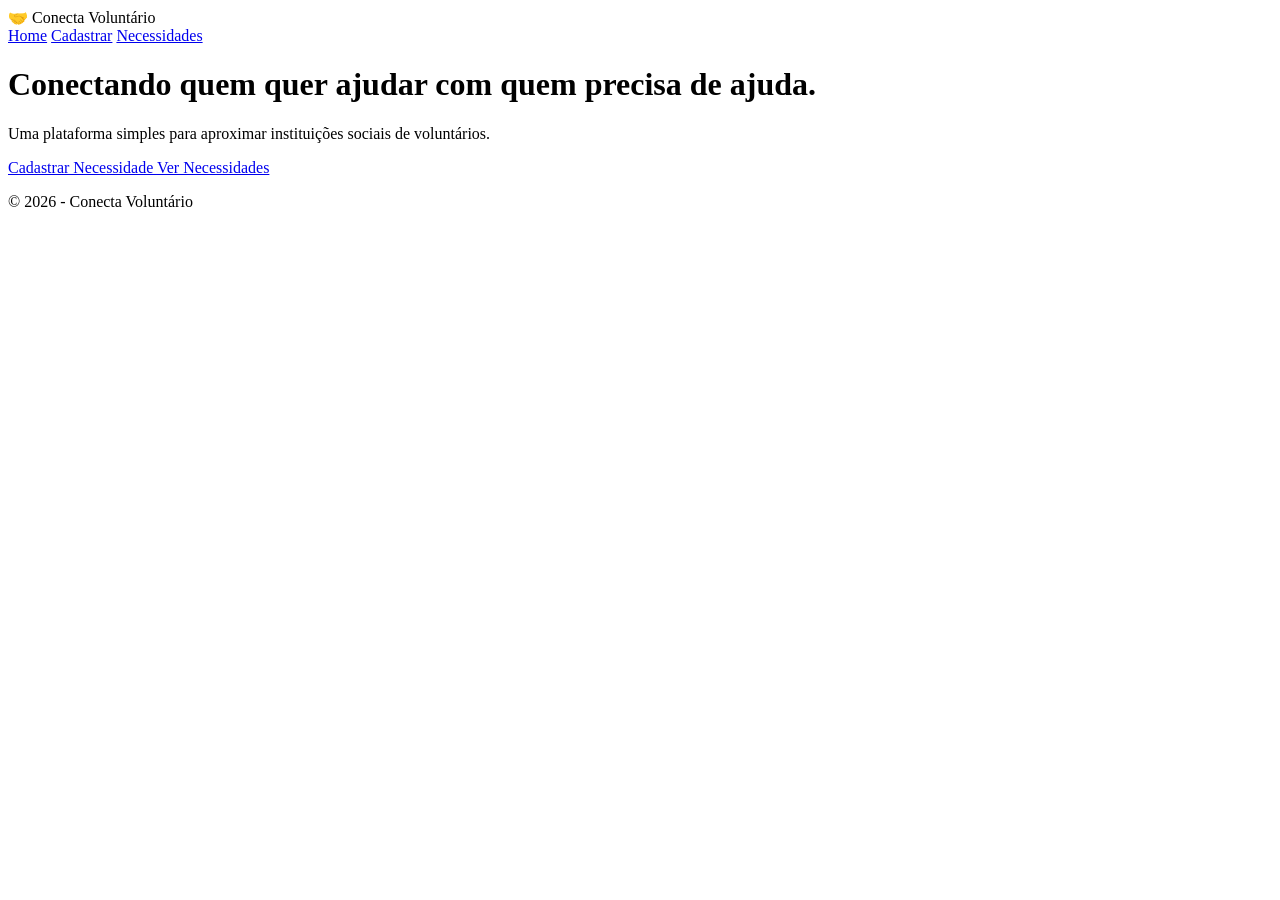
==== index.html @ f5017377 "feat: adiciona página inicial da plataforma" ====
<!DOCTYPE html>
<html lang="pt-BR">

<head>

    <meta charset="UTF-8">
    <meta name="viewport" content="width=device-width, initial-scale=1.0">

    <title>Conecta Voluntário</title>

    <link rel="stylesheet" href="css/style.css">

</head>

<body>

    <!-- ===========================
            CABEÇALHO
    ============================ -->

    <header>

        <div class="logo">

            🤝 Conecta Voluntário

        </div>

        <nav>

            <a href="index.html">Home</a>

            <a href="cadastro.html">Cadastrar</a>

            <a href="necessidades.html">Necessidades</a>

        </nav>

    </header>

    <!-- ===========================
            HOME
    ============================ -->

    <main class="hero">

        <h1>
            Conectando quem quer ajudar
            com quem precisa de ajuda.
        </h1>

        <p>

            Uma plataforma simples para aproximar instituições
            sociais de voluntários.

        </p>

        <div class="botoes">

            <a href="cadastro.html" class="btn">

                Cadastrar Necessidade

            </a>

            <a href="necessidades.html" class="btn btn-secundario">

                Ver Necessidades

            </a>

        </div>

    </main>

    <!-- ===========================
            RODAPÉ
    ============================ -->

    <footer>

        <p>

            © 2026 - Conecta Voluntário

        </p>

    </footer>

    <script src="js/main.js"></script>

</body>

</html>
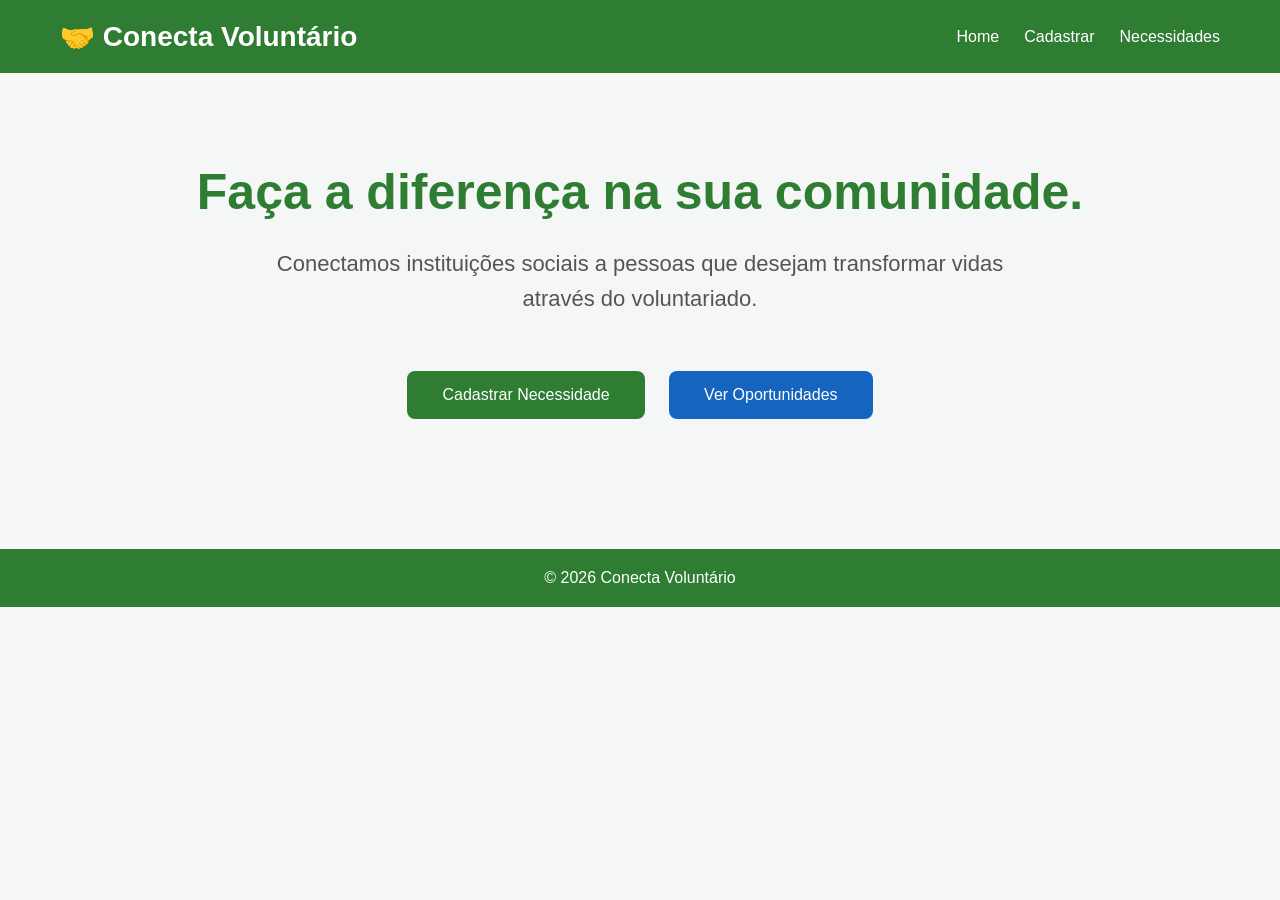
==== commit 98caadf3: "feat: adiciona seção hero da página inicial" ====
--- a/index.html
+++ b/index.html
@@ -2,57 +2,43 @@
 <html lang="pt-BR">
 
 <head>
-
     <meta charset="UTF-8">
     <meta name="viewport" content="width=device-width, initial-scale=1.0">
-
     <title>Conecta Voluntário</title>
 
     <link rel="stylesheet" href="css/style.css">
-
 </head>
 
 <body>
 
-    <!-- ===========================
-            CABEÇALHO
-    ============================ -->
+    <!-- ================= CABEÇALHO ================= -->
 
     <header>
 
         <div class="logo">
-
             🤝 Conecta Voluntário
-
         </div>
 
         <nav>
 
             <a href="index.html">Home</a>
-
             <a href="cadastro.html">Cadastrar</a>
-
             <a href="necessidades.html">Necessidades</a>
 
         </nav>
 
     </header>
 
-    <!-- ===========================
-            HOME
-    ============================ -->
+    <!-- ================= HERO ================= -->
 
-    <main class="hero">
+    <section class="hero">
 
-        <h1>
-            Conectando quem quer ajudar
-            com quem precisa de ajuda.
-        </h1>
+        <h1>Faça a diferença na sua comunidade.</h1>
 
         <p>
 
-            Uma plataforma simples para aproximar instituições
-            sociais de voluntários.
+            Conectamos instituições sociais a pessoas que desejam
+            transformar vidas através do voluntariado.
 
         </p>
 
@@ -66,24 +52,18 @@
 
             <a href="necessidades.html" class="btn btn-secundario">
 
-                Ver Necessidades
+                Ver Oportunidades
 
             </a>
 
         </div>
 
-    </main>
-
-    <!-- ===========================
-            RODAPÉ
-    ============================ -->
+    </section>
 
     <footer>
 
         <p>
-
-            © 2026 - Conecta Voluntário
-
+            © 2026 Conecta Voluntário
         </p>
 
     </footer>
--- a/css/style.css
+++ b/css/style.css
@@ -0,0 +1,279 @@
+/* ==============================
+        RESET
+============================== */
+
+*{
+
+    margin:0;
+    padding:0;
+    box-sizing:border-box;
+    font-family:Arial, Helvetica, sans-serif;
+
+}
+
+/* ==============================
+        BODY
+============================== */
+
+body{
+
+    background:#F4F7F6;
+
+}
+
+/* ==============================
+        HEADER
+============================== */
+
+header{
+
+    background:#2E7D32;
+
+    display:flex;
+
+    justify-content:space-between;
+
+    align-items:center;
+
+    padding:20px 60px;
+
+}
+
+.logo{
+
+    color:white;
+
+    font-size:28px;
+
+    font-weight:bold;
+
+}
+
+nav{
+
+    display:flex;
+
+    gap:25px;
+
+}
+
+nav a{
+
+    color:white;
+
+    text-decoration:none;
+
+    transition:.3s;
+
+}
+
+nav a:hover{
+
+    color:#C8E6C9;
+
+}
+
+/* ==============================
+        HOME
+============================== */
+
+.hero{
+
+    width:90%;
+
+    max-width:1100px;
+
+    margin:70px auto;
+
+    text-align:center;
+
+}
+
+.hero h1{
+
+    color:#2E7D32;
+
+    font-size:42px;
+
+    margin-bottom:20px;
+
+}
+
+.hero p{
+
+    color:#555;
+
+    font-size:20px;
+
+    margin-bottom:40px;
+
+}
+
+/* ==============================
+        BOTÕES
+============================== */
+
+.btn{
+
+    display:inline-block;
+
+    background:#2E7D32;
+
+    color:white;
+
+    text-decoration:none;
+
+    padding:15px 28px;
+
+    border-radius:8px;
+
+    margin:10px;
+
+    transition:.3s;
+
+}
+
+.btn:hover{
+
+    transform:translateY(-3px);
+
+}
+
+.btn-secundario{
+
+    background:#1565C0;
+
+}
+
+/* ==============================
+        FOOTER
+============================== */
+
+footer{
+
+    margin-top:120px;
+
+    background:#2E7D32;
+
+    color:white;
+
+    text-align:center;
+
+    padding:20px;
+
+}
+
+/* ==============================
+        RESPONSIVO
+============================== */
+
+@media(max-width:768px){
+
+header{
+
+    flex-direction:column;
+
+    gap:20px;
+
+}
+
+nav{
+
+    flex-direction:column;
+
+    text-align:center;
+
+}
+
+.hero h1{
+
+    font-size:32px;
+
+}
+
+.hero p{
+
+    font-size:18px;
+
+}
+
+}
+
+/* ==========================================
+            HERO
+========================================== */
+
+.hero{
+
+    width:90%;
+    max-width:1100px;
+
+    margin:90px auto;
+
+    text-align:center;
+
+}
+
+.hero h1{
+
+    font-size:50px;
+
+    color:#2E7D32;
+
+    margin-bottom:25px;
+
+}
+
+.hero p{
+
+    max-width:750px;
+
+    margin:auto;
+
+    font-size:22px;
+
+    color:#555;
+
+    line-height:35px;
+
+}
+
+.botoes{
+
+    margin-top:45px;
+
+}
+
+.btn{
+
+    display:inline-block;
+
+    margin:10px;
+
+    padding:15px 35px;
+
+    border-radius:8px;
+
+    text-decoration:none;
+
+    color:white;
+
+    background:#2E7D32;
+
+    transition:.3s;
+
+}
+
+.btn:hover{
+
+    transform:translateY(-5px);
+
+    box-shadow:0 10px 20px rgba(0,0,0,.2);
+
+}
+
+.btn-secundario{
+
+    background:#1565C0;
+
+}
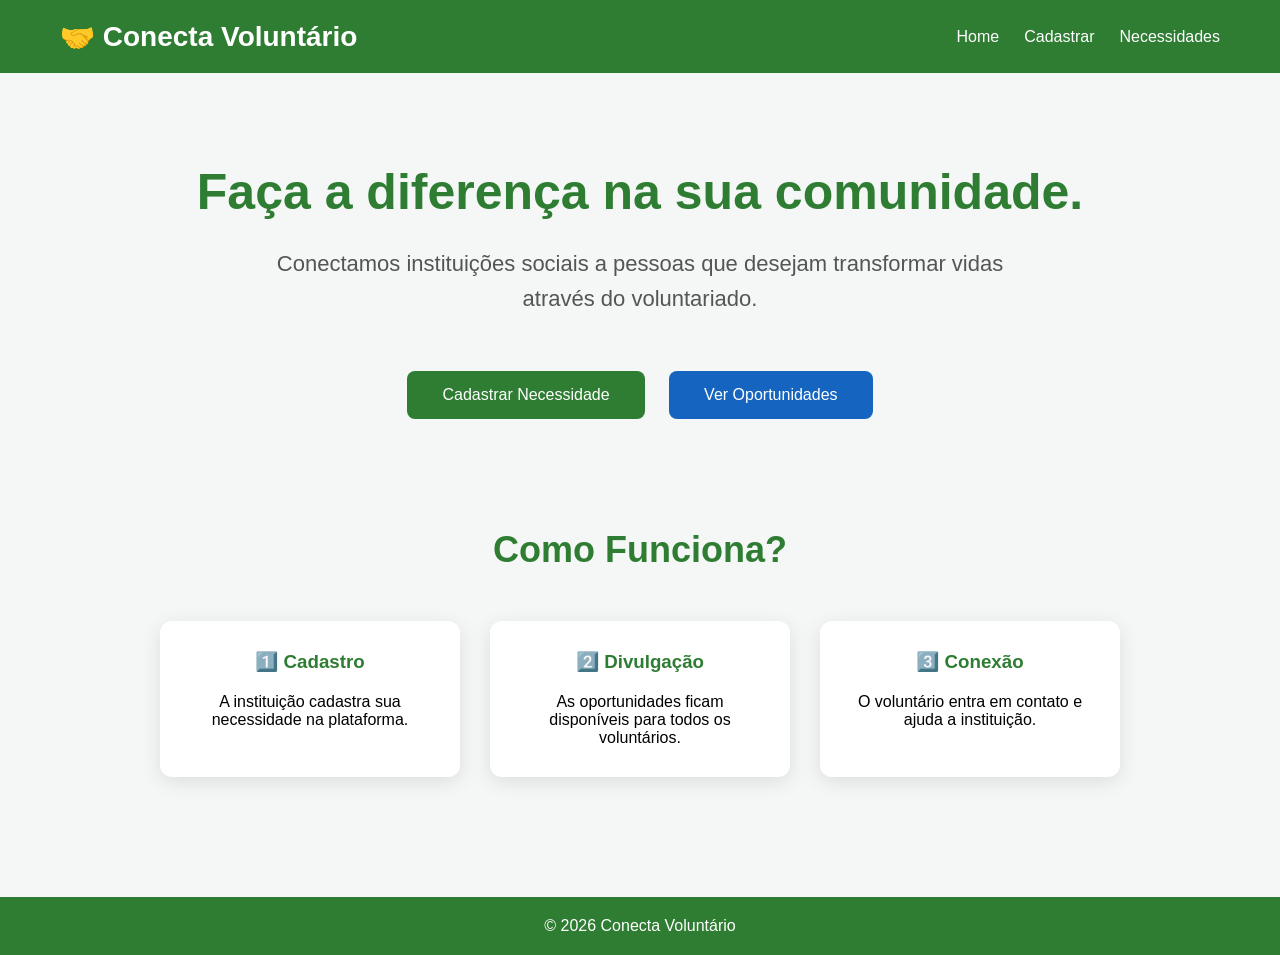
==== commit e5efceff: "feat: implementa seção como funciona" ====
--- a/index.html
+++ b/index.html
@@ -60,6 +60,46 @@
 
     </section>
 
+    <section class="como-funciona">
+
+    <h2>Como Funciona?</h2>
+
+    <div class="passos">
+
+        <div class="passo">
+
+            <h3>1️⃣ Cadastro</h3>
+
+            <p>
+                A instituição cadastra sua necessidade na plataforma.
+            </p>
+
+        </div>
+
+        <div class="passo">
+
+            <h3>2️⃣ Divulgação</h3>
+
+            <p>
+                As oportunidades ficam disponíveis para todos os voluntários.
+            </p>
+
+        </div>
+
+        <div class="passo">
+
+            <h3>3️⃣ Conexão</h3>
+
+            <p>
+                O voluntário entra em contato e ajuda a instituição.
+            </p>
+
+        </div>
+
+    </div>
+
+     </section>
+
     <footer>
 
         <p>
--- a/css/style.css
+++ b/css/style.css
@@ -276,4 +276,71 @@
 
     background:#1565C0;
 
+}
+
+/* ==========================================
+        COMO FUNCIONA
+========================================== */
+
+.como-funciona{
+
+    width:90%;
+    max-width:1200px;
+
+    margin:100px auto;
+
+    text-align:center;
+
+}
+
+.como-funciona h2{
+
+    color:#2E7D32;
+
+    margin-bottom:50px;
+
+    font-size:36px;
+
+}
+
+.passos{
+
+    display:flex;
+
+    gap:30px;
+
+    justify-content:center;
+
+    flex-wrap:wrap;
+
+}
+
+.passo{
+
+    background:white;
+
+    width:300px;
+
+    padding:30px;
+
+    border-radius:12px;
+
+    box-shadow:0 5px 20px rgba(0,0,0,.1);
+
+    transition:.3s;
+
+}
+
+.passo:hover{
+
+    transform:translateY(-8px);
+
+}
+
+.passo h3{
+
+    color:#2E7D32;
+
+    margin-bottom:20px;
+
 }
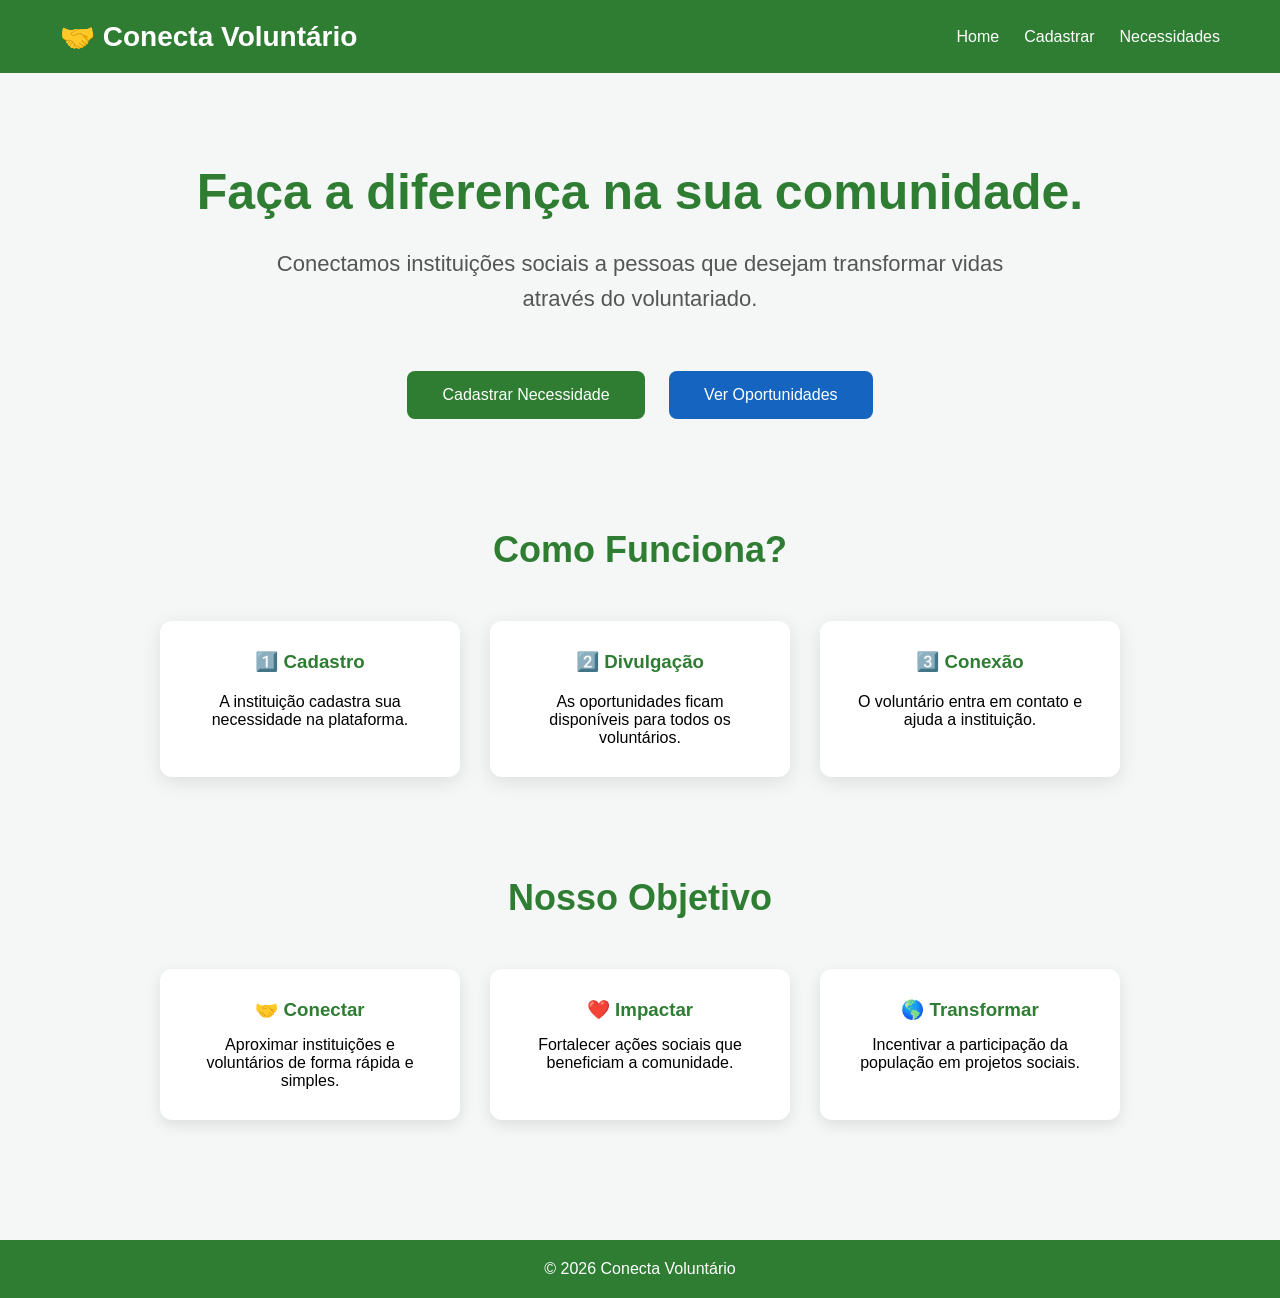
==== commit 00b7c3d6: "feat: adiciona seção de objetivos da plataforma" ====
--- a/index.html
+++ b/index.html
@@ -99,6 +99,32 @@
     </div>
 
      </section>
+     <!-- ================= OBJETIVOS ================= -->
+
+<section class="objetivos">
+
+    <h2>Nosso Objetivo</h2>
+
+    <div class="objetivos-container">
+
+        <div class="card-objetivo">
+            <h3>🤝 Conectar</h3>
+            <p>Aproximar instituições e voluntários de forma rápida e simples.</p>
+        </div>
+
+        <div class="card-objetivo">
+            <h3>❤️ Impactar</h3>
+            <p>Fortalecer ações sociais que beneficiam a comunidade.</p>
+        </div>
+
+        <div class="card-objetivo">
+            <h3>🌎 Transformar</h3>
+            <p>Incentivar a participação da população em projetos sociais.</p>
+        </div>
+
+    </div>
+
+</section>
 
     <footer>
 
--- a/css/style.css
+++ b/css/style.css
@@ -343,4 +343,71 @@
 
     margin-bottom:20px;
 
+}
+
+/* ==========================================
+            OBJETIVOS
+========================================== */
+
+.objetivos{
+
+    width:90%;
+    max-width:1200px;
+
+    margin:100px auto;
+
+    text-align:center;
+
+}
+
+.objetivos h2{
+
+    font-size:36px;
+
+    color:#2E7D32;
+
+    margin-bottom:50px;
+
+}
+
+.objetivos-container{
+
+    display:flex;
+
+    justify-content:center;
+
+    gap:30px;
+
+    flex-wrap:wrap;
+
+}
+
+.card-objetivo{
+
+    width:300px;
+
+    background:white;
+
+    padding:30px;
+
+    border-radius:12px;
+
+    box-shadow:0 5px 15px rgba(0,0,0,.1);
+
+    transition:.3s;
+
+}
+
+.card-objetivo:hover{
+
+    transform:translateY(-8px);
+
+}
+
+.card-objetivo h3{
+
+    margin-bottom:15px;
+
+    color:#2E7D32;
+
 }
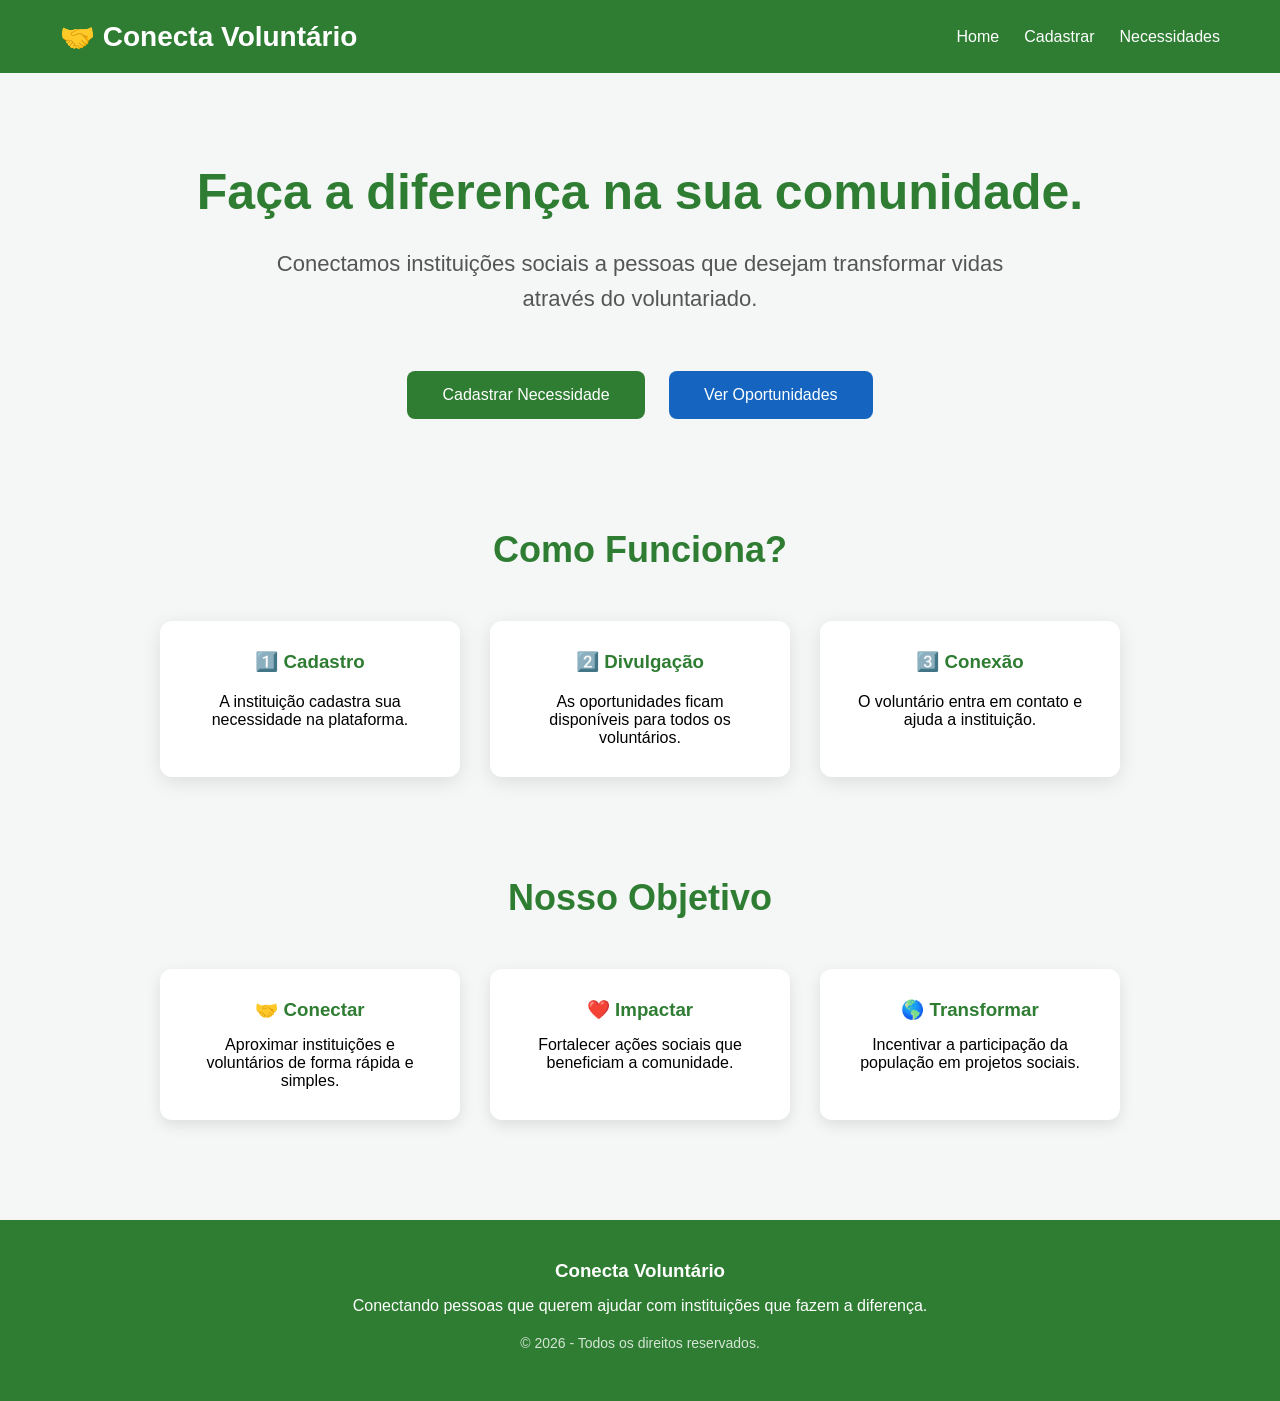
==== commit 8c0c6d77: "style: aprimora rodapé da página inicial" ====
--- a/index.html
+++ b/index.html
@@ -128,9 +128,16 @@
 
     <footer>
 
-        <p>
-            © 2026 Conecta Voluntário
-        </p>
+    <h3>Conecta Voluntário</h3>
+
+    <p>
+        Conectando pessoas que querem ajudar
+        com instituições que fazem a diferença.
+    </p>
+
+    <p class="copyright">
+        © 2026 - Todos os direitos reservados.
+    </p>
 
     </footer>
 
--- a/css/style.css
+++ b/css/style.css
@@ -145,13 +145,13 @@
 
 }
 
-/* ==============================
-        FOOTER
-============================== */
+/* ==========================================
+                FOOTER
+========================================== */
 
 footer{
 
-    margin-top:120px;
+    margin-top:100px;
 
     background:#2E7D32;
 
@@ -159,10 +159,32 @@
 
     text-align:center;
 
-    padding:20px;
-
-}
-
+    padding:40px 20px;
+
+}
+
+footer h3{
+
+    margin-bottom:15px;
+
+}
+
+footer p{
+
+    margin:10px 0;
+
+}
+
+.copyright{
+
+    margin-top:20px;
+
+    font-size:14px;
+
+    opacity:.8;
+
+}
+  
 /* ==============================
         RESPONSIVO
 ============================== */
